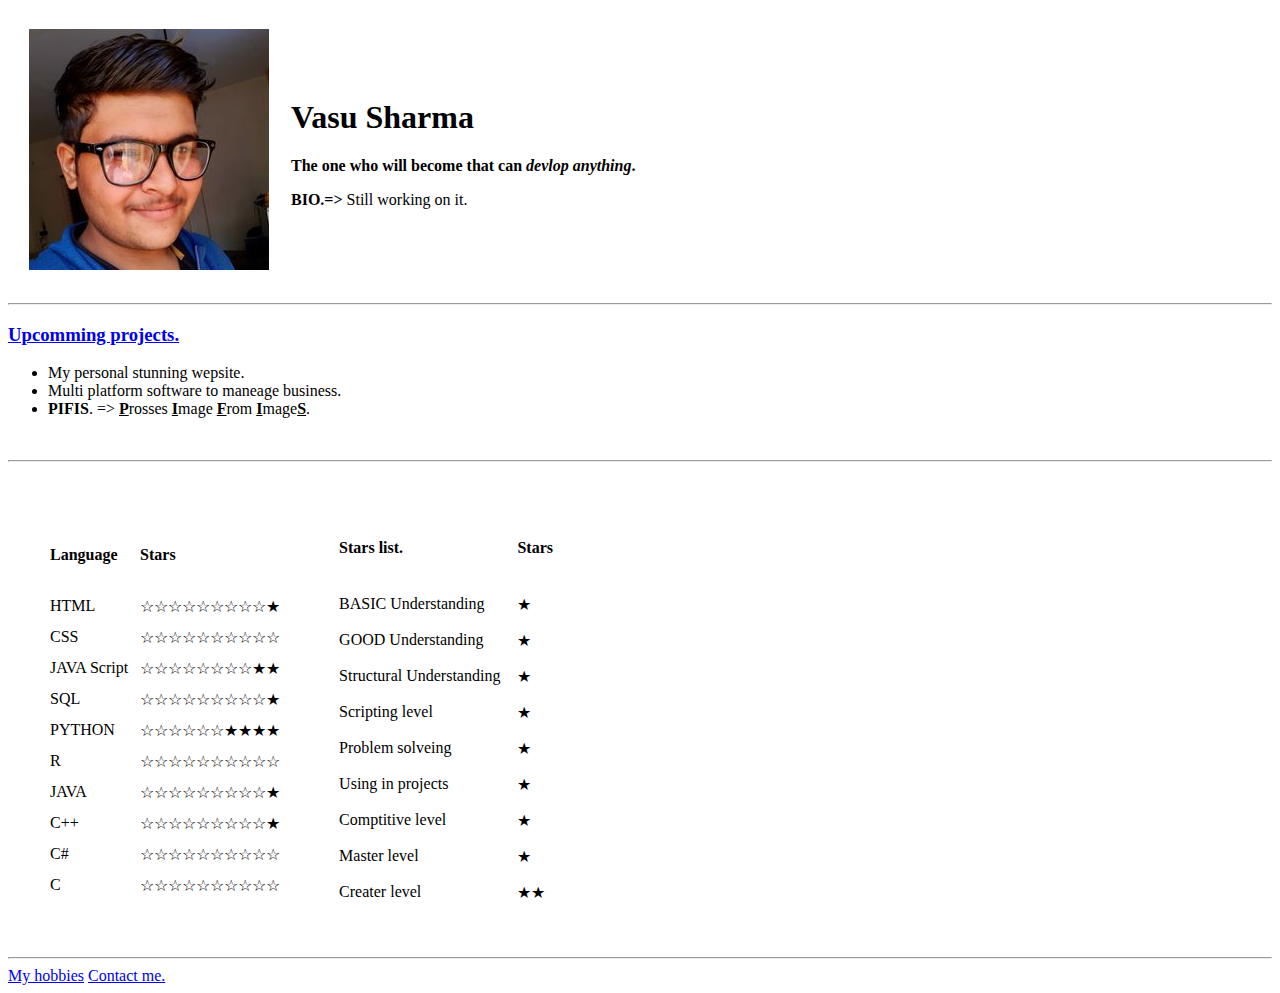
==== index.html @ 341772a1 "added bit css" ====
<!DOCTYPE html>
<html lang="en" dir="ltr">
  <head>
    <meta charset="utf-8">
    <title>Vasu Sharma.</title>
    <link rel="stylesheet" href="css/style.css">
  </head>
  <body>
    <table cellspacing="20">
      <td><img class="my_image"src="./temo.jpg" alt="something went wrong while fatching pic"></td>
      <td>
        <h1>Vasu Sharma</h1>
          <p><strong>The one who will become that can <em>devlop anything</em>.</strong></p>
          <p><strong>BIO.=> </strong>Still working on it.</p>
      </td>
    </table>
    <hr>
    <h3><a href="https://github.com/VasuSharma-vs">Upcomming projects.</a></h3>
      <ul>
        <li>My personal stunning wepsite.</li>
        <li>Multi platform software to maneage business.</li>
        <li><strong>PIFIS</strong>. =>
              <strong><u>P</u></strong>rosses
              <strong><u> I</u></strong>mage
              <strong><u>F</u></strong>rom
              <strong><u>I</u></strong>mage<strong><u>S</u></strong>.</li>
        </ul>
        <br>
        <hr>

        <table cellspacing="30">
          <tr>
            <td>
              <table cellspacing="10">
                      <thead>
                        <td><h4>Language<h4></td>
                        <td><h4>Stars<h4></td>
                      </thead>

                      <tbody>
                        <tr>
                          <td>HTML</td>
                          <td>☆☆☆☆☆☆☆☆☆★</td>
                        </tr>
                        <tr>
                          <td>CSS</td>
                          <td>☆☆☆☆☆☆☆☆☆☆</td>
                        </tr>
                        <tr>
                          <td>JAVA Script</td>
                          <td>☆☆☆☆☆☆☆☆★★</td>
                        </tr>
                        <tr>
                          <td>SQL</td>
                          <td>☆☆☆☆☆☆☆☆☆★</td>
                        </tr>
                        <tr>
                          <td>PYTHON</td>
                          <td>☆☆☆☆☆☆★★★★</td>
                        </tr>
                        <tr>
                          <td>R</td>
                          <td>☆☆☆☆☆☆☆☆☆☆</td>
                        </tr>
                        <tr>
                          <td>JAVA</td>
                          <td>☆☆☆☆☆☆☆☆☆★</td>
                        </tr>
                        <tr>
                          <td>C++</td>
                          <td>☆☆☆☆☆☆☆☆☆★</td>
                        </tr>
                        <tr>
                          <td>C#</td>
                          <td>☆☆☆☆☆☆☆☆☆☆</td>
                        </tr>
                        <tr>
                          <td>C</td>
                          <td>☆☆☆☆☆☆☆☆☆☆</td>
                        </tr>
                  </tbody>
              </table>
            </td>
            <td>
              <table cellspacing="15">
                <thead>
                  <td><h4>Stars list.<h4></td>
                  <td><h4>Stars<h4></td>
                </thead>

                <tbody>
                  <tr>
                    <td>BASIC Understanding</td>
                    <td>★</td>
                  </tr>
                  <tr>
                    <td>GOOD Understanding</td>
                    <td>★</td>
                  </tr>
                  <tr>
                    <td>Structural Understanding</td>
                    <td>★</td>
                  </tr>
                  <tr>
                    <td>Scripting level</td>
                    <td>★</td>
                  </tr>
                  <tr>
                    <td>Problem solveing</td>
                    <td>★</td>
                  </tr>
                  <tr>
                    <td>Using in projects</td>
                    <td>★</td>
                  </tr>
                  <tr>
                    <td>Comptitive level</td>
                    <td>★</td>
                  </tr>
                  <tr>
                    <td>Master level</td>
                    <td>★</td>
                  </tr>
                  <tr>
                    <td>Creater level</td>
                    <td>★★</td>
                  </tr>
                </tbody>
              </table>
            </td>
          </tr>
        </table>
        <hr>
        <a href="./hobbies.html">My hobbies</a>
        <a href="./contact.html">Contact me.</a>
      </body>
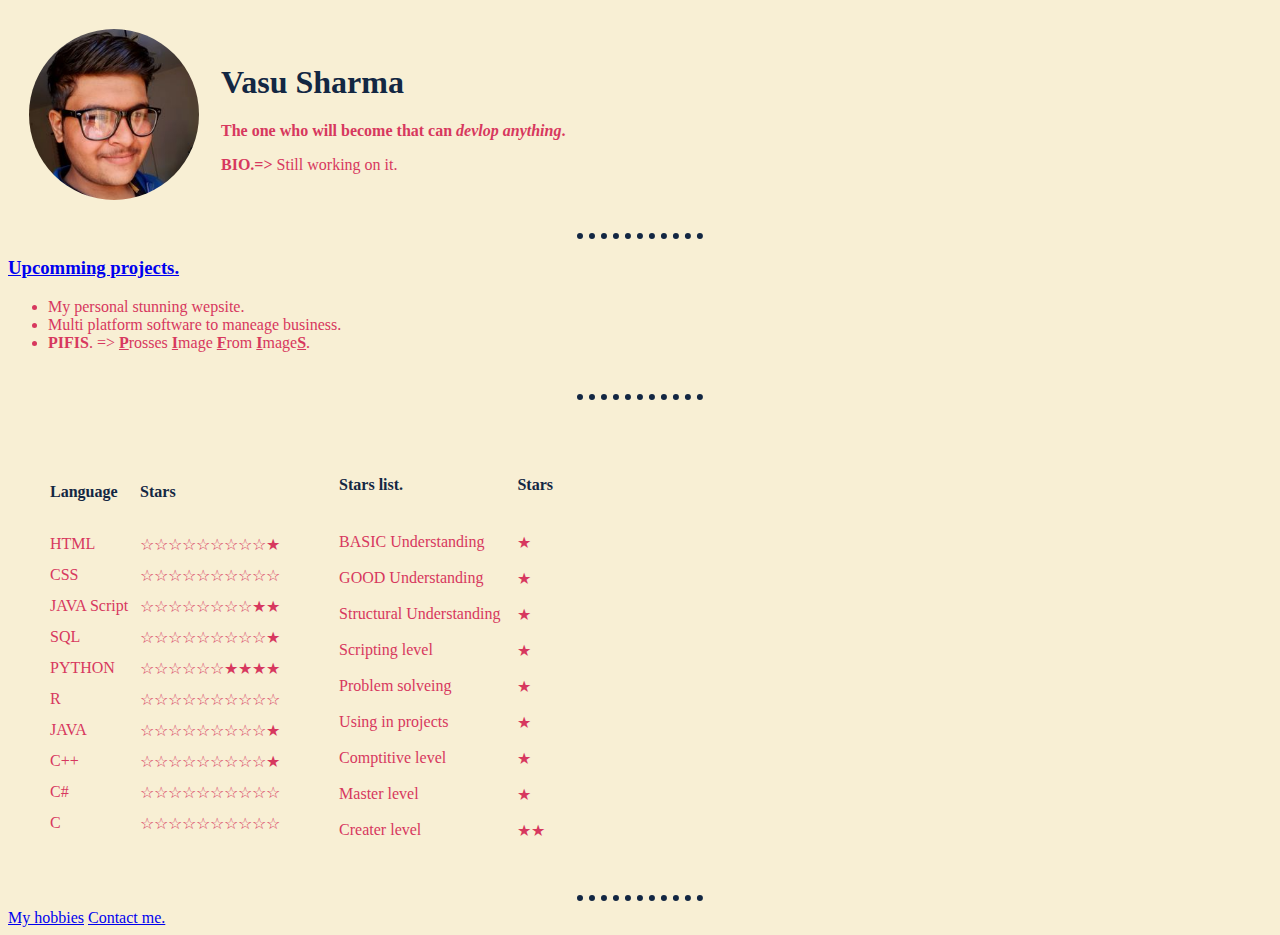
==== commit 2c8c3e4e: "Update index.html" ====
--- a/index.html
+++ b/index.html
@@ -3,7 +3,7 @@
   <head>
     <meta charset="utf-8">
     <title>Vasu Sharma.</title>
-    <link rel="stylesheet" href="css/style.css">
+    <link rel="stylesheet" href="./css./style.css">
   </head>
   <body>
     <table cellspacing="20">
--- a/css./style.css
+++ b/css./style.css
@@ -0,0 +1,20 @@
+hr {
+  border-color: #132743;
+  border-style: dotted none none;
+  border-width: 6px;
+  width: 10%;
+}
+body {
+  background-color: #f8efd4;
+}
+h1, h3, h4 {
+  color: #132743;
+}
+
+.my_image {
+  border-radius: 60%;
+  width: 170px;
+}
+td,p, li {
+  color: #d7385e;
+}
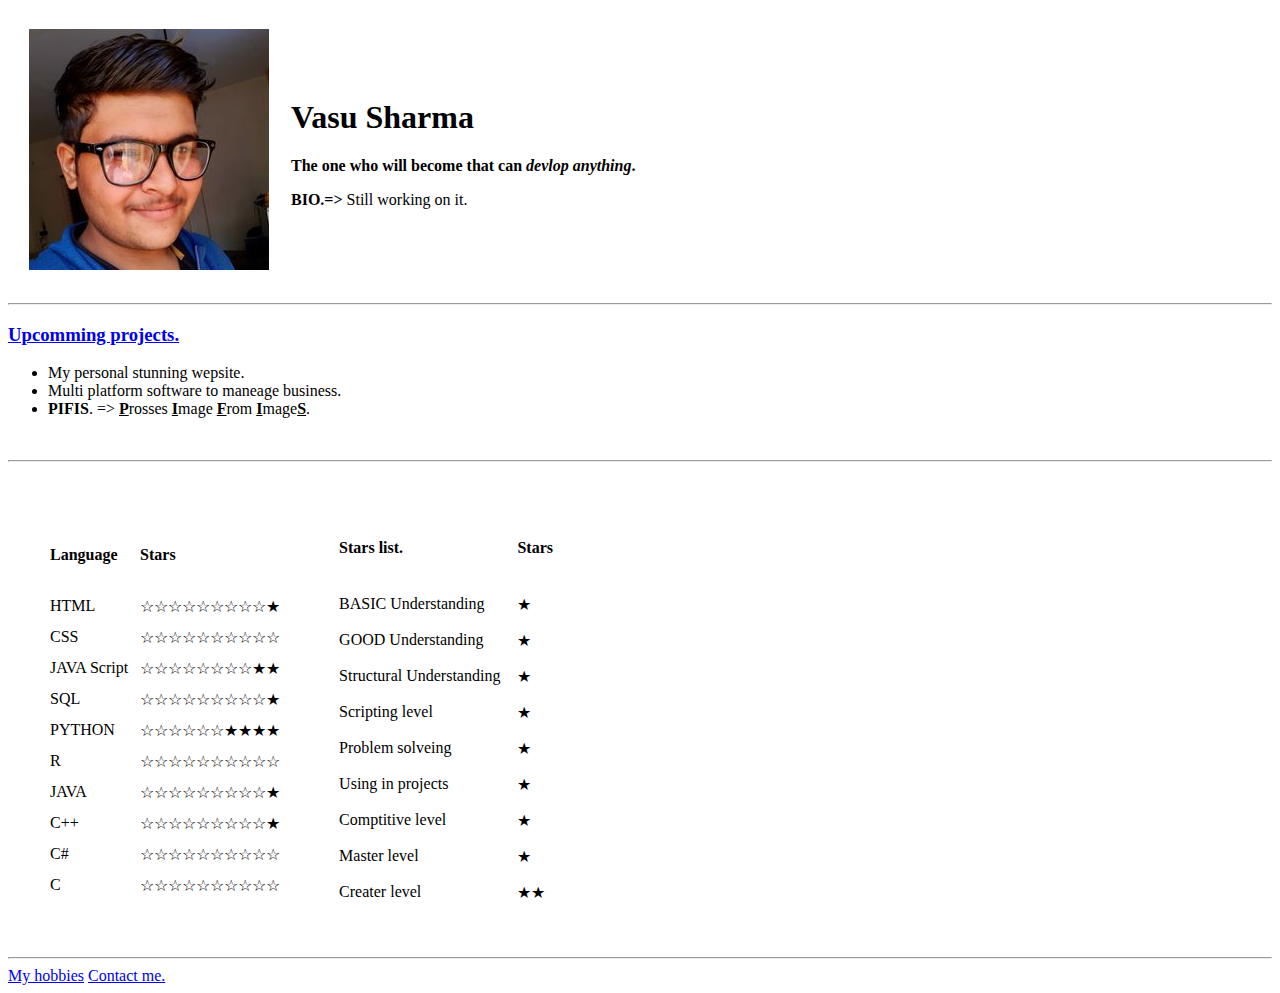
==== commit 72241093: "Update index.html" ====
--- a/index.html
+++ b/index.html
@@ -3,7 +3,7 @@
   <head>
     <meta charset="utf-8">
     <title>Vasu Sharma.</title>
-    <link rel="stylesheet" href="./css./style.css">
+    <link rel="stylesheet" href="css/style.css">
   </head>
   <body>
     <table cellspacing="20">
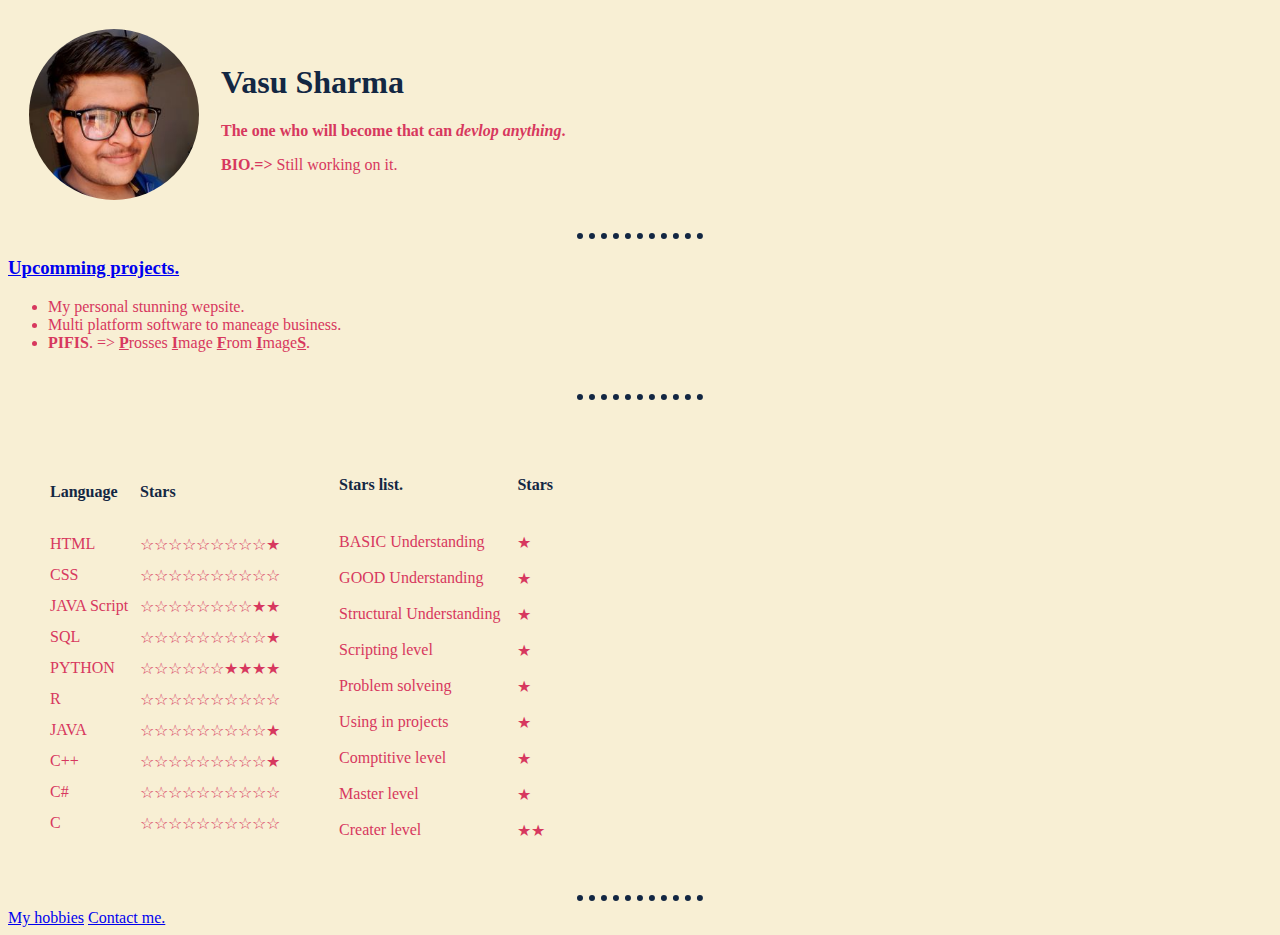
==== commit 6a0ed3cf: "Update index.html" ====
--- a/index.html
+++ b/index.html
@@ -3,7 +3,7 @@
   <head>
     <meta charset="utf-8">
     <title>Vasu Sharma.</title>
-    <link rel="stylesheet" href="css/style.css">
+    <link rel="stylesheet" href="./CSS/style.css">
   </head>
   <body>
     <table cellspacing="20">
--- a/CSS/style.css
+++ b/CSS/style.css
@@ -0,0 +1,20 @@
+hr {
+  border-color: #132743;
+  border-style: dotted none none;
+  border-width: 6px;
+  width: 10%;
+}
+body {
+  background-color: #f8efd4;
+}
+h1, h3, h4 {
+  color: #132743;
+}
+
+.my_image {
+  border-radius: 60%;
+  width: 170px;
+}
+td,p, li {
+  color: #d7385e;
+}
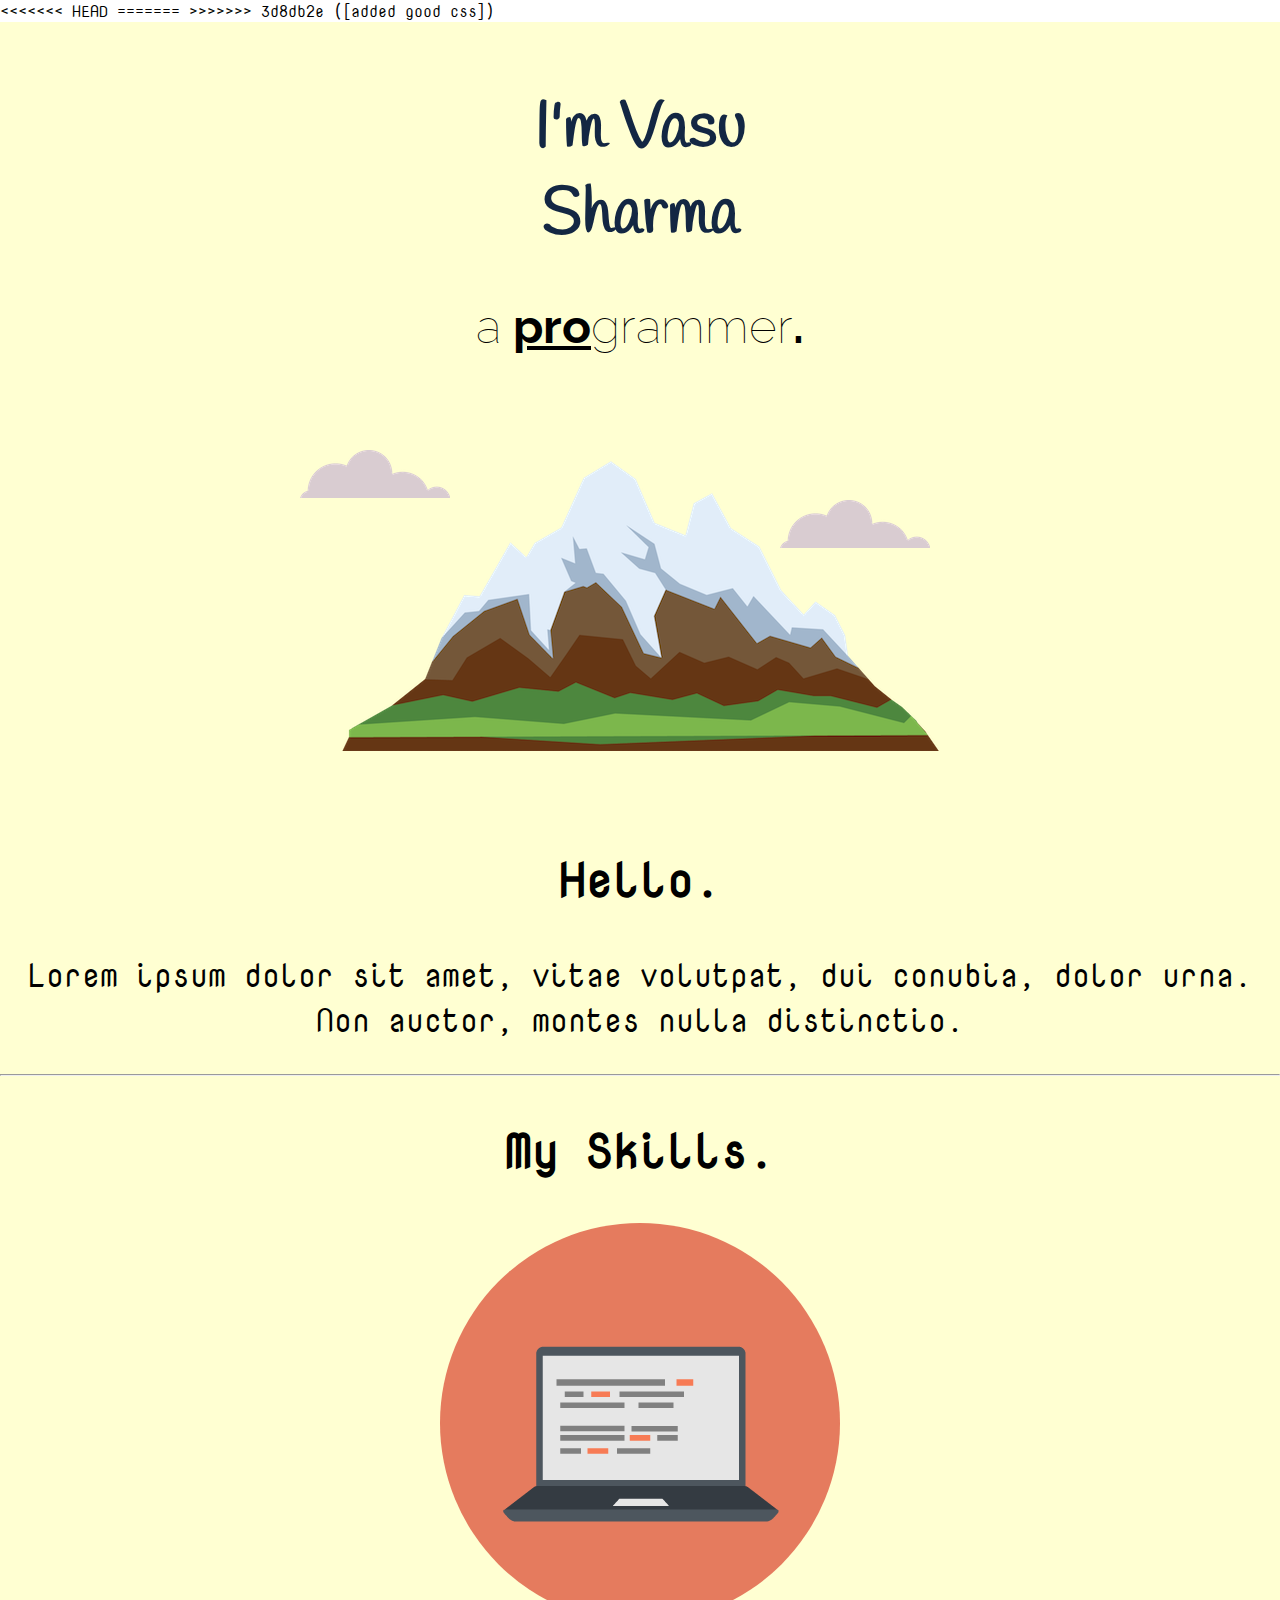
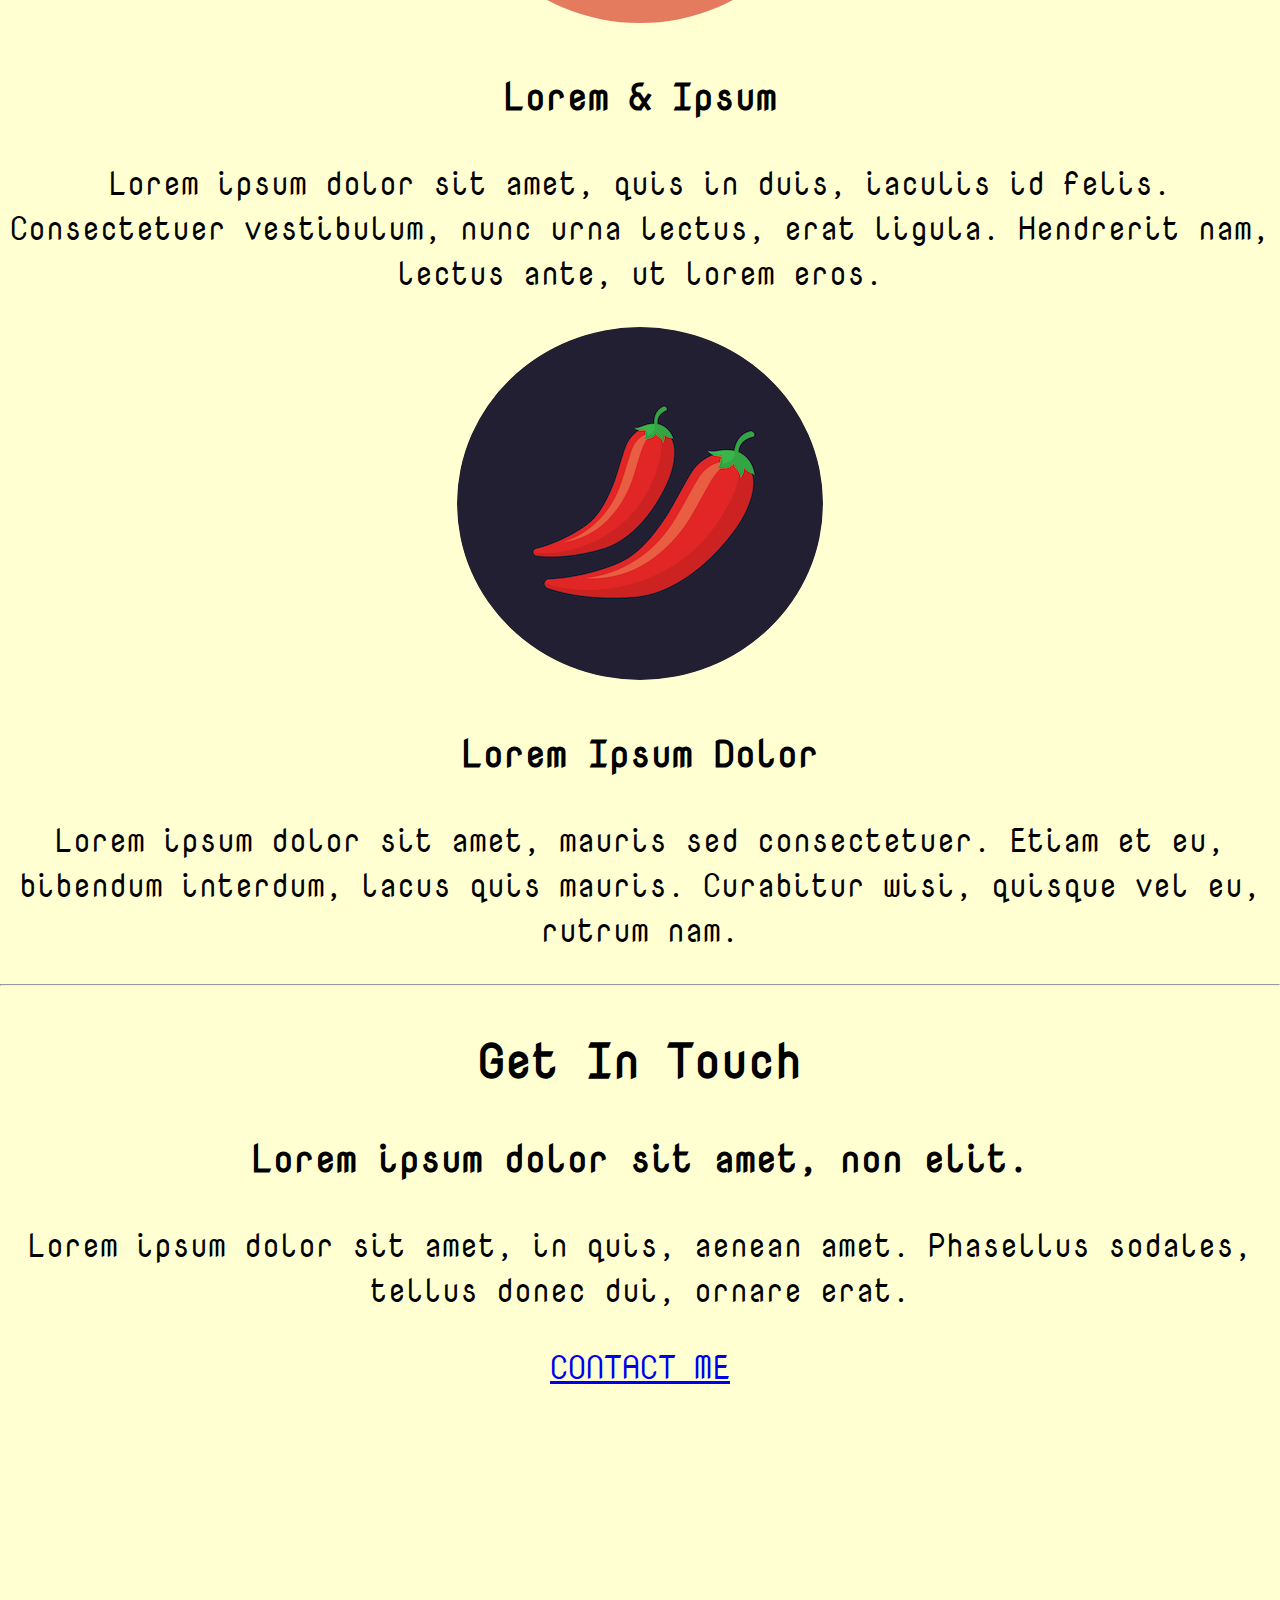
==== commit 73141f3f: "[added good css]" ====
--- a/index.html
+++ b/index.html
@@ -2,135 +2,55 @@
 <html lang="en" dir="ltr">
   <head>
     <meta charset="utf-8">
+<<<<<<< HEAD
     <title>Vasu Sharma.</title>
     <link rel="stylesheet" href="./CSS/style.css">
+=======
+    <title>Vasu Sharma</title>
+    <link rel="stylesheet" type="text/css" href="./css/style.css">
+    <link rel="icon" href="./photos/favicon.ico">
+    <link rel="preconnect" href="https://fonts.gstatic.com">
+    <link href="https://fonts.googleapis.com/css2?family=Handlee&family=Nova+Mono&family=Raleway&display=swap" rel="stylesheet">
+>>>>>>> 3d8db2e ([added good css])
   </head>
   <body>
-    <table cellspacing="20">
-      <td><img class="my_image"src="./temo.jpg" alt="something went wrong while fatching pic"></td>
-      <td>
-        <h1>Vasu Sharma</h1>
-          <p><strong>The one who will become that can <em>devlop anything</em>.</strong></p>
-          <p><strong>BIO.=> </strong>Still working on it.</p>
-      </td>
-    </table>
-    <hr>
-    <h3><a href="https://github.com/VasuSharma-vs">Upcomming projects.</a></h3>
-      <ul>
-        <li>My personal stunning wepsite.</li>
-        <li>Multi platform software to maneage business.</li>
-        <li><strong>PIFIS</strong>. =>
-              <strong><u>P</u></strong>rosses
-              <strong><u> I</u></strong>mage
-              <strong><u>F</u></strong>rom
-              <strong><u>I</u></strong>mage<strong><u>S</u></strong>.</li>
-        </ul>
-        <br>
-        <hr>
+    <div class="main-box">
+      <div class="top_contanier">
+        <h1>I'm Vasu Sharma</h1>
+        <h2 class="heading"><span class="pro">a</span> <u>pro</u><spam class="pro">grammer</spam>.</h2>
+        <img class="cloud-top" src="./photos/cloud.png" alt="cloud image.">
+        <img class="cloud-bottom" src="./photos/cloud.png" alt="cloud image.">
+        <img src="./photos/mountain.png" alt="mountian image.">
 
-        <table cellspacing="30">
-          <tr>
-            <td>
-              <table cellspacing="10">
-                      <thead>
-                        <td><h4>Language<h4></td>
-                        <td><h4>Stars<h4></td>
-                      </thead>
+          <div class="middle-container">
+            <div class="profile">
+              <img src="./photos/temo.png" alt="">
+              <h2>Hello.</h2>
+              <p>Lorem ipsum dolor sit amet, vitae volutpat, dui conubia, dolor urna. Non auctor, montes nulla distinctio.</p>
+            </div>
+            <hr>
+            <div class="skills">
+              <h2>My Skills.</h2>
+              <div class="skill-row">
+                <img class="pic" src="./photos/computer.png" alt="computer pic">
+                <h3>Lorem & Ipsum</h3>
+                <p>Lorem ipsum dolor sit amet, quis in duis, iaculis id felis. Consectetuer vestibulum, nunc urna lectus, erat ligula. Hendrerit nam, lectus ante, ut lorem eros.</p>
+              </div>
+              <div class="skill-row">
+                <img class="pic" src="./photos/chillies.png" alt="chillies pic">
+                <h3>Lorem Ipsum Dolor</h3>
+                <p>Lorem ipsum dolor sit amet, mauris sed consectetuer. Etiam et eu, bibendum interdum, lacus quis mauris. Curabitur wisi, quisque vel eu, rutrum nam.</p>
+              </div>
+            </div>
+            <hr>
+            <div class="contact-me">
+              <h2>Get In Touch</h2>
+              <h3>Lorem ipsum dolor sit amet, non elit.</h3>
+              <p>Lorem ipsum dolor sit amet, in quis, aenean amet. Phasellus sodales, tellus donec dui, ornare erat.</p>
+              <a class="btn" href="mailto:name@email.com">CONTACT ME</a>
+            </div>
+          </div>
+  </div>
 
-                      <tbody>
-                        <tr>
-                          <td>HTML</td>
-                          <td>☆☆☆☆☆☆☆☆☆★</td>
-                        </tr>
-                        <tr>
-                          <td>CSS</td>
-                          <td>☆☆☆☆☆☆☆☆☆☆</td>
-                        </tr>
-                        <tr>
-                          <td>JAVA Script</td>
-                          <td>☆☆☆☆☆☆☆☆★★</td>
-                        </tr>
-                        <tr>
-                          <td>SQL</td>
-                          <td>☆☆☆☆☆☆☆☆☆★</td>
-                        </tr>
-                        <tr>
-                          <td>PYTHON</td>
-                          <td>☆☆☆☆☆☆★★★★</td>
-                        </tr>
-                        <tr>
-                          <td>R</td>
-                          <td>☆☆☆☆☆☆☆☆☆☆</td>
-                        </tr>
-                        <tr>
-                          <td>JAVA</td>
-                          <td>☆☆☆☆☆☆☆☆☆★</td>
-                        </tr>
-                        <tr>
-                          <td>C++</td>
-                          <td>☆☆☆☆☆☆☆☆☆★</td>
-                        </tr>
-                        <tr>
-                          <td>C#</td>
-                          <td>☆☆☆☆☆☆☆☆☆☆</td>
-                        </tr>
-                        <tr>
-                          <td>C</td>
-                          <td>☆☆☆☆☆☆☆☆☆☆</td>
-                        </tr>
-                  </tbody>
-              </table>
-            </td>
-            <td>
-              <table cellspacing="15">
-                <thead>
-                  <td><h4>Stars list.<h4></td>
-                  <td><h4>Stars<h4></td>
-                </thead>
-
-                <tbody>
-                  <tr>
-                    <td>BASIC Understanding</td>
-                    <td>★</td>
-                  </tr>
-                  <tr>
-                    <td>GOOD Understanding</td>
-                    <td>★</td>
-                  </tr>
-                  <tr>
-                    <td>Structural Understanding</td>
-                    <td>★</td>
-                  </tr>
-                  <tr>
-                    <td>Scripting level</td>
-                    <td>★</td>
-                  </tr>
-                  <tr>
-                    <td>Problem solveing</td>
-                    <td>★</td>
-                  </tr>
-                  <tr>
-                    <td>Using in projects</td>
-                    <td>★</td>
-                  </tr>
-                  <tr>
-                    <td>Comptitive level</td>
-                    <td>★</td>
-                  </tr>
-                  <tr>
-                    <td>Master level</td>
-                    <td>★</td>
-                  </tr>
-                  <tr>
-                    <td>Creater level</td>
-                    <td>★★</td>
-                  </tr>
-                </tbody>
-              </table>
-            </td>
-          </tr>
-        </table>
-        <hr>
-        <a href="./hobbies.html">My hobbies</a>
-        <a href="./contact.html">Contact me.</a>
-      </body>
+  </body>
+</html>
--- a/CSS/style.css
+++ b/CSS/style.css
@@ -1,20 +1,70 @@
-hr {
-  border-color: #132743;
-  border-style: dotted none none;
-  border-width: 6px;
-  width: 10%;
+.top_contanier {
+  font-size: 2rem;
+  text-align: center;
+  padding-top: 5%;
+  padding-bottom: 21%;
+  background-color: #ffffd2;
+  margin-top: 0;
+}
+
+u {
+  font-weight: 700;
+}
+.pro {
+  font-weight: 100;
+}
+.my_image {
+  box-shadow: 0px -10px 30px black;
+  border-radius: 30%;
+}
+.pic {
+  border-radius: 50%;
 }
 body {
-  background-color: #f8efd4;
-}
-h1, h3, h4 {
-  color: #132743;
+  font-family: 'Nova Mono', monospace;
+  margin: 0;
 }
 
-.my_image {
-  border-radius: 60%;
-  width: 170px;
+.heading {
+    font-family: 'Raleway', sans-serif;
 }
-td,p, li {
-  color: #d7385e;
+h1 {
+  font-family: 'Handlee', cursive;
+  width: 20%;
+  margin: 0 auto 0 auto;
 }
+
+p {
+  font-family: 'Nova Mono', monospace;
+}
+
+h1, h2 p {
+  color:#132743;
+}
+
+.middle_contanier, .bottom_contanier {
+  height: 200px;
+  width: 200px;
+}
+
+.middle_contanier {
+  background-color: red;
+}
+
+.bottom_contanier {
+  background-color: blue;
+}
+
+.cloud-top, .cloud-bottom {
+  position: absolute;
+}
+
+.cloud-top {
+  top: 500px;
+  right: 350px;
+}
+
+.cloud-bottom {
+  left: 300px;
+  top: 450px;
+}
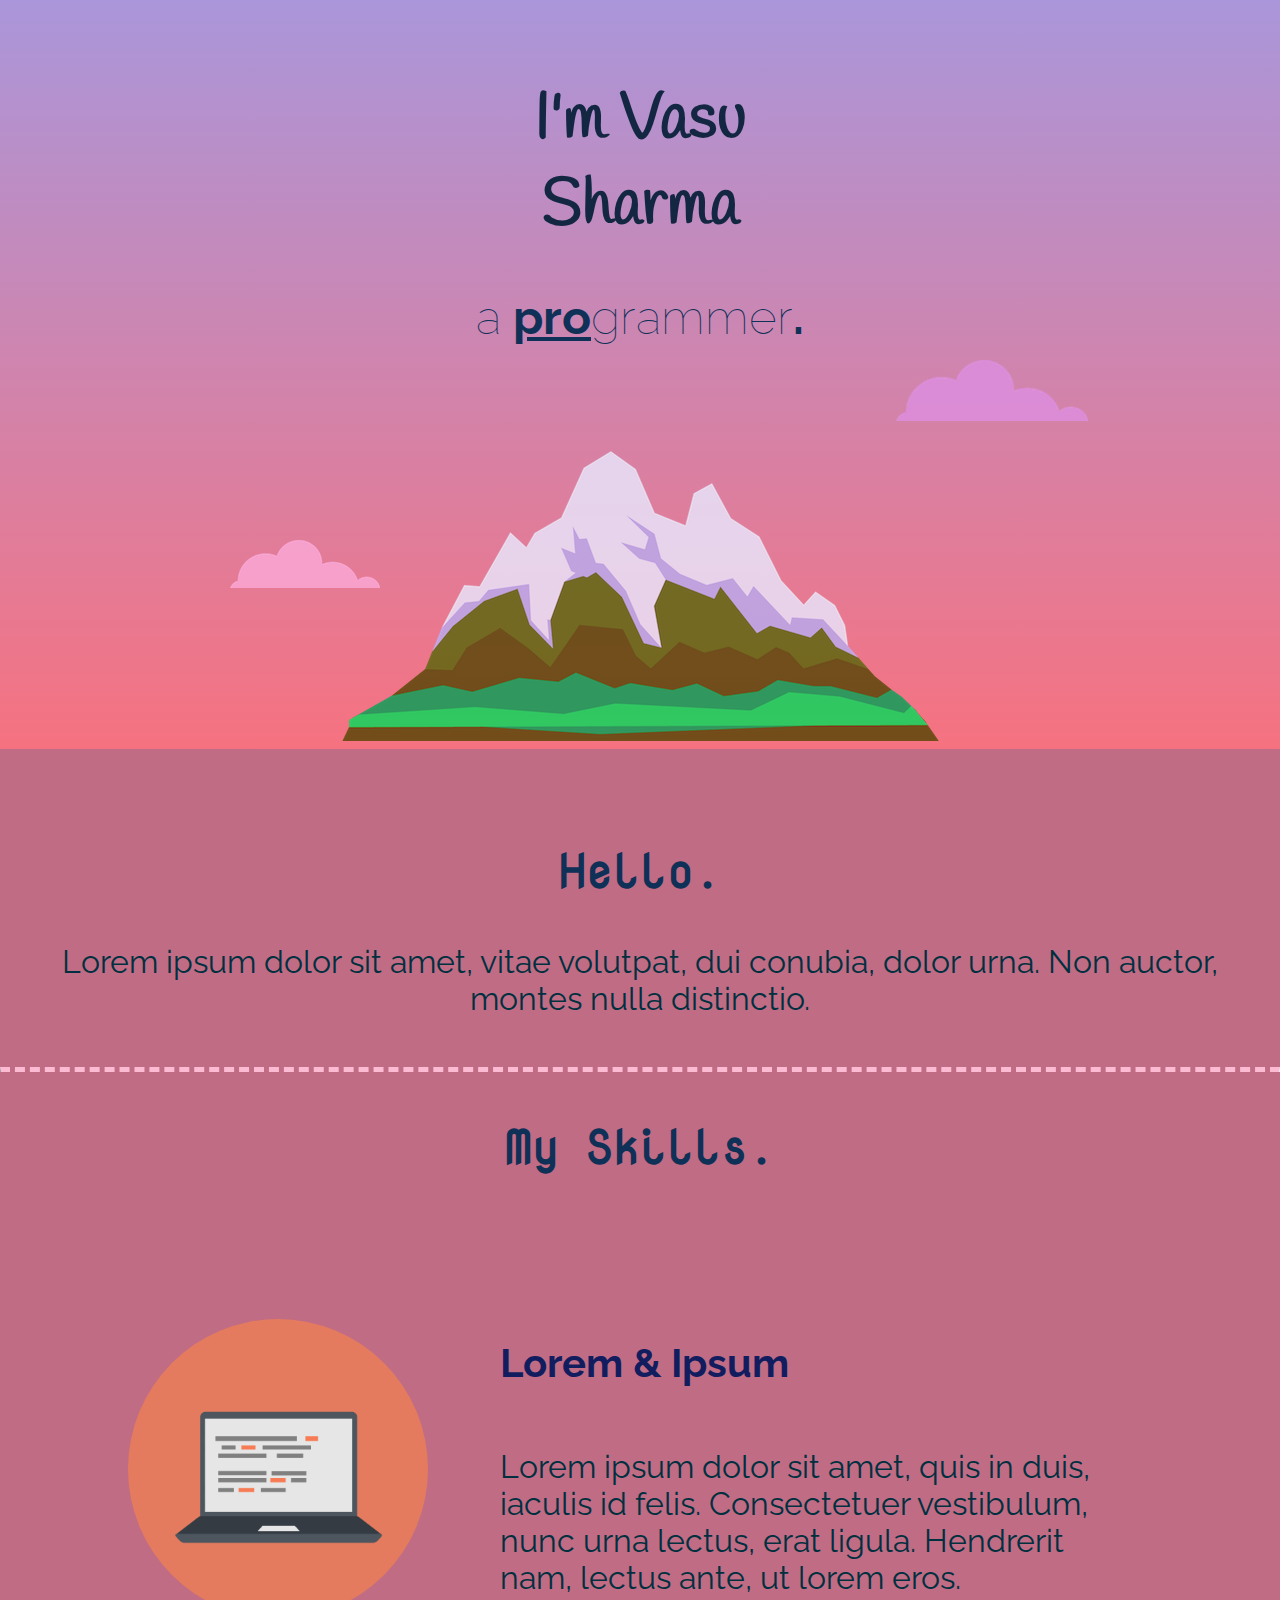
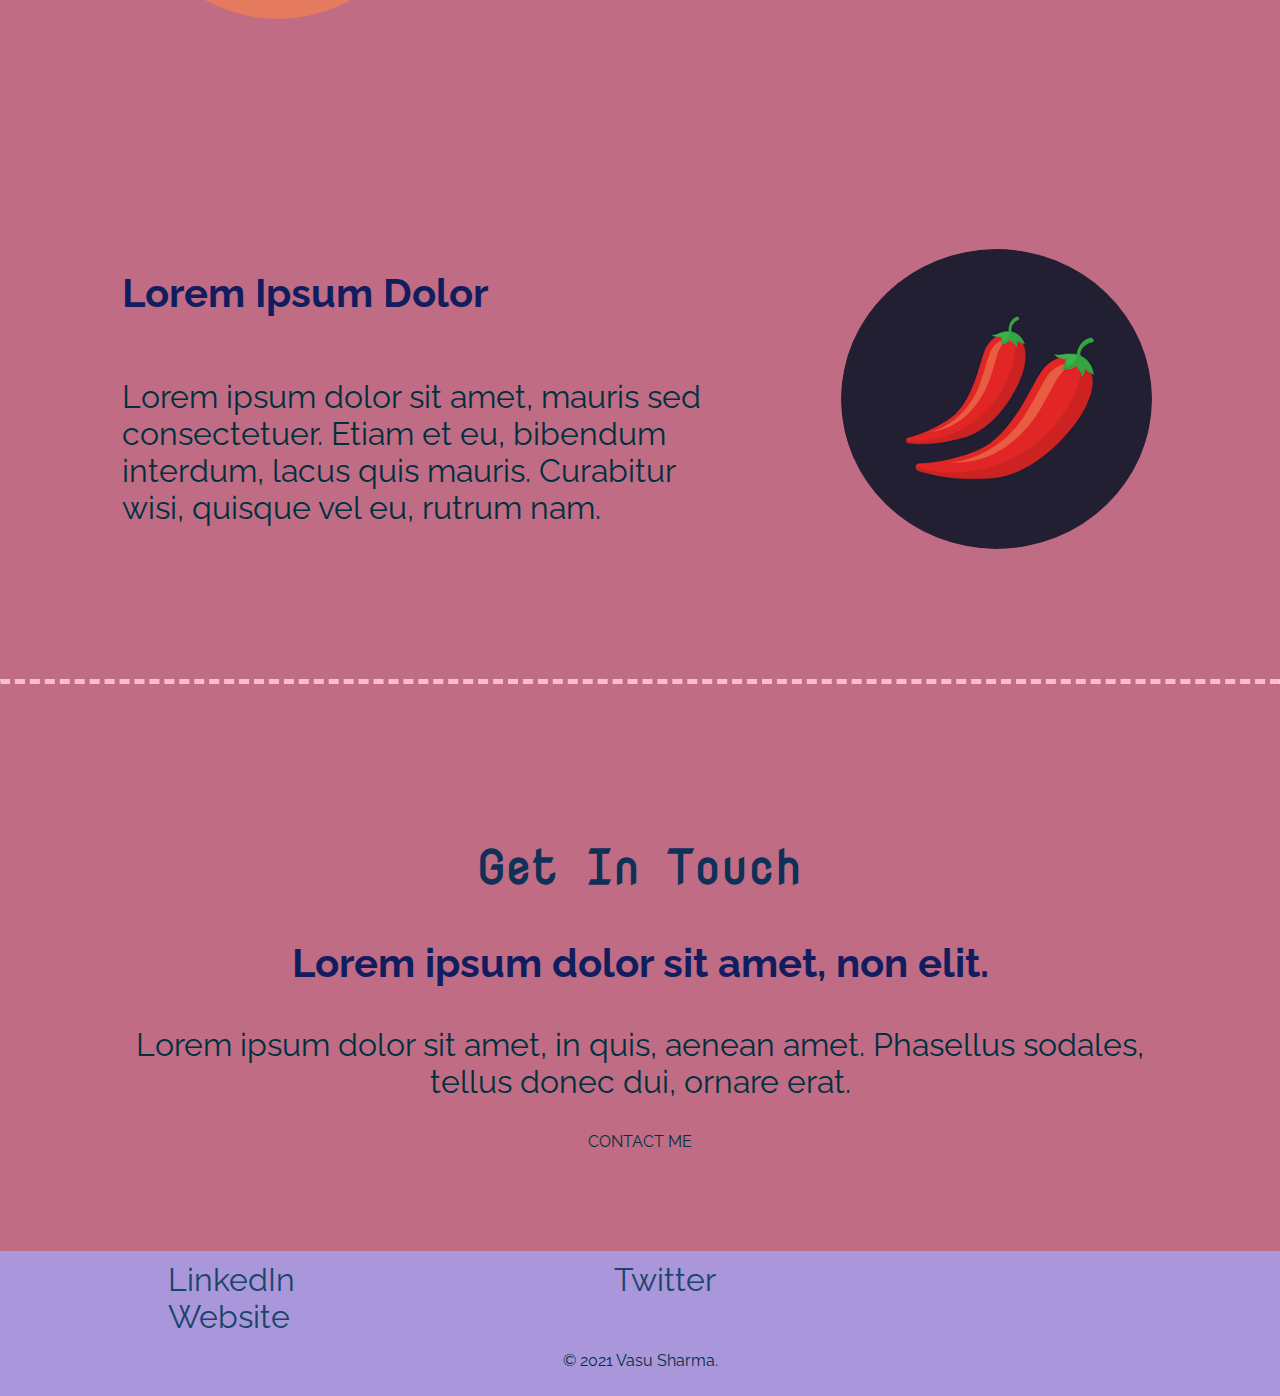
==== commit 0ae10f8d: "[new site in on new year.]" ====
--- a/index.html
+++ b/index.html
@@ -2,55 +2,68 @@
 <html lang="en" dir="ltr">
   <head>
     <meta charset="utf-8">
-<<<<<<< HEAD
     <title>Vasu Sharma.</title>
     <link rel="stylesheet" href="./CSS/style.css">
-=======
     <title>Vasu Sharma</title>
     <link rel="stylesheet" type="text/css" href="./css/style.css">
     <link rel="icon" href="./photos/favicon.ico">
     <link rel="preconnect" href="https://fonts.gstatic.com">
     <link href="https://fonts.googleapis.com/css2?family=Handlee&family=Nova+Mono&family=Raleway&display=swap" rel="stylesheet">
->>>>>>> 3d8db2e ([added good css])
   </head>
   <body>
     <div class="main-box">
       <div class="top_contanier">
-        <h1>I'm Vasu Sharma</h1>
+        <h1 class="name">I'm Vasu Sharma</h1>
         <h2 class="heading"><span class="pro">a</span> <u>pro</u><spam class="pro">grammer</spam>.</h2>
         <img class="cloud-top" src="./photos/cloud.png" alt="cloud image.">
         <img class="cloud-bottom" src="./photos/cloud.png" alt="cloud image.">
-        <img src="./photos/mountain.png" alt="mountian image.">
+        <img class="mountian" src="./photos/mountain.png" alt="mountian image.">
+      </div>
 
-          <div class="middle-container">
-            <div class="profile">
-              <img src="./photos/temo.png" alt="">
-              <h2>Hello.</h2>
-              <p>Lorem ipsum dolor sit amet, vitae volutpat, dui conubia, dolor urna. Non auctor, montes nulla distinctio.</p>
-            </div>
-            <hr>
-            <div class="skills">
-              <h2>My Skills.</h2>
-              <div class="skill-row">
-                <img class="pic" src="./photos/computer.png" alt="computer pic">
-                <h3>Lorem & Ipsum</h3>
-                <p>Lorem ipsum dolor sit amet, quis in duis, iaculis id felis. Consectetuer vestibulum, nunc urna lectus, erat ligula. Hendrerit nam, lectus ante, ut lorem eros.</p>
-              </div>
-              <div class="skill-row">
-                <img class="pic" src="./photos/chillies.png" alt="chillies pic">
-                <h3>Lorem Ipsum Dolor</h3>
-                <p>Lorem ipsum dolor sit amet, mauris sed consectetuer. Etiam et eu, bibendum interdum, lacus quis mauris. Curabitur wisi, quisque vel eu, rutrum nam.</p>
-              </div>
-            </div>
-            <hr>
-            <div class="contact-me">
-              <h2>Get In Touch</h2>
-              <h3>Lorem ipsum dolor sit amet, non elit.</h3>
-              <p>Lorem ipsum dolor sit amet, in quis, aenean amet. Phasellus sodales, tellus donec dui, ornare erat.</p>
-              <a class="btn" href="mailto:name@email.com">CONTACT ME</a>
-            </div>
+
+      <div class="middle-container">
+        <div class="profile">
+          <img src="" alt="">
+          <h2>Hello.</h2>
+          <p>Lorem ipsum dolor sit amet, vitae volutpat, dui conubia, dolor
+            urna. Non auctor, montes nulla distinctio.</p>
+        </div>
+        <div class="skills">
+          <hr>
+          <h2>My Skills.</h2>
+          <div class="skill-row">
+            <img class="computer" src="./photos/computer.png" alt="computer image">
+            <h3>Lorem & Ipsum</h3>
+            <p>Lorem ipsum dolor sit amet, quis in duis, iaculis id felis.
+              Consectetuer vestibulum, nunc urna lectus, erat ligula.
+              Hendrerit nam, lectus ante, ut lorem eros.</p>
           </div>
-  </div>
+          <div class="skill-rowtwo">
+            <img class="chilli" src="./photos/chillies.png" alt="chilli images">
+            <h3>Lorem Ipsum Dolor</h3>
+            <p>Lorem ipsum dolor sit amet, mauris sed consectetuer. Etiam et
+              eu, bibendum interdum, lacus quis mauris. Curabitur wisi, quisque
+              vel eu, rutrum nam.</p>
+          </div>
+        </div>
+        <hr>
+        <div class="contact-me">
+          <h2>Get In Touch</h2>
+          <h3>Lorem ipsum dolor sit amet, non elit.</h3>
+          <p>Lorem ipsum dolor sit amet, in quis, aenean amet. Phasellus
+            sodales, tellus donec dui, ornare erat.</p>
+          <a class="btn" href="mailto:name@email.com">CONTACT ME</a>
+        </div>
+      </div>
+
+
+      <div class="bottom-container">
+        <a class="footer-link" href="https://www.linkedin.com/">LinkedIn</a>
+        <a class="footer-link" href="https://twitter.com/">Twitter</a>
+        <a class="footer-link" href="https://www.appbrewery.co/">Website</a>
+        <p>© 2021 Vasu Sharma.</p>
+      </div>
+
 
   </body>
 </html>
--- a/CSS/style.css
+++ b/CSS/style.css
@@ -1,70 +1,175 @@
+body {
+  margin: 0;
+}
+
+
+h1 {
+  color: #132743;
+}
+h2 {
+  font-family: 'Nova Mono', monospace;
+  text-align: center;
+  font-size: 3rem;
+  color: #0f3057;
+}
+h3 {
+  font-family: 'Raleway', sans-serif;
+  font-size: 2.5rem;
+  color: #111d5e;
+}
+p {
+  font-family: 'Raleway', sans-serif;
+  font-size: 2rem;
+  color: #00303f;
+}
+a {
+  font-family: 'Raleway', sans-serif;
+}
+
+
 .top_contanier {
   font-size: 2rem;
   text-align: center;
-  padding-top: 5%;
-  padding-bottom: 21%;
-  background-color: #ffffd2;
+  padding-top: 6%;
+  background-image: linear-gradient(#aa96da, #f67280);
   margin-top: 0;
 }
-
+.top_contanier .heading {
+  font-family: 'Raleway', sans-serif;
+}
+.name {
+  font-family: 'Handlee', cursive;
+  width: 20%;
+  margin: 0 auto 0 auto;
+}
+.pro {
+  font-weight: 100;
+}
 u {
   font-weight: 700;
 }
-.pro {
-  font-weight: 100;
+.cloud-top {
+  position: absolute;
+  filter: saturate(20) opacity(.9) contrast(.75) hue-rotate(-3deg);
+  width: 15%;
+  top: 40%;
+  right: 15%;
+}
+.cloud-bottom {
+  position: absolute;
+  filter: saturate(10) opacity(.7) contrast(1);
+  top: 60%;
+  left: 18%;
+}
+.mountian {
+  filter: saturate(2) opacity(.8) contrast(1) hue-rotate(40deg);
+}
+
+
+.middle-container {
+  background-color: #c06c84;
+}
+.profile {
+  margin: 0;
+  padding: 50px;
+  font-size: 2em;
+  text-align: center;
 }
 .my_image {
   box-shadow: 0px -10px 30px black;
   border-radius: 30%;
 }
-.pic {
-  border-radius: 50%;
+.profile h2 {
+  margin-top: 0;
+  font-family: 'Nova Mono', monospace;
 }
-body {
-  font-family: 'Nova Mono', monospace;
+.profile p {
+  margin-bottom: 0;
+}
+
+
+hr {
+  margin-block-start: 0;
+  border-top: 5px dashed #fcbad3;
+  border-bottom-width: 0;
+  border
   margin: 0;
 }
 
-.heading {
-    font-family: 'Raleway', sans-serif;
+
+.skills {
+  background-image: #6c5b7b;
 }
-h1 {
-  font-family: 'Handlee', cursive;
-  width: 20%;
-  margin: 0 auto 0 auto;
+.skills h2 {
+  font-family: 'Nova Mono', monospace;
+}
+.skill-row {
+  padding: 100px;
+}
+.computer {
+  height: 300px;
+  border-radius: 50%;
+  position: absolute;
+  left: 10%
+}
+.skill-row h3 {
+  padding-left: 2%;
+  margin-top: 20px;
+  margin-left: 35%;
+}
+.skill-row p {
+  margin-left: 35%;
+  padding: 2%;
+  width: 55%;
 }
 
-p {
-  font-family: 'Nova Mono', monospace;
+
+.chilli {
+  height: 300px;
+  border-radius: 50%;
+  position: absolute;
+  right: 10%
+}
+.skill-rowtwo {
+    padding: 100px;
+}
+.skill-rowtwo h3 {
+  padding-left: 2%;
+  margin-top: 20px;
+  margin-right: 35%;
+}
+.skill-rowtwo p {
+  font-family: 'Raleway', sans-serif;
+  margin-rightz: 35%;
+  padding: 2%;
+  width: 55%;
 }
 
-h1, h2 p {
-  color:#132743;
+
+.contact-me {
+  padding: 100px;
+  text-align: center;
+}
+.contact-me a {
+  text-decoration: none;
+  color: #00303f;
 }
 
-.middle_contanier, .bottom_contanier {
-  height: 200px;
-  width: 200px;
+
+.bottom-container {
+  padding: 10px;
+  background-color: #aa96da;
 }
+.footer-link {
+  text-decoration: none;
+  margin: 12.5%;
+  color: #19456b;
+  font-size: 2rem;
+  background-color: ;
 
-.middle_contanier {
-  background-color: red;
 }
+.bottom-container p {
+  text-align: center;
+  font-size: 1rem;
 
-.bottom_contanier {
-  background-color: blue;
 }
-
-.cloud-top, .cloud-bottom {
-  position: absolute;
-}
-
-.cloud-top {
-  top: 500px;
-  right: 350px;
-}
-
-.cloud-bottom {
-  left: 300px;
-  top: 450px;
-}
